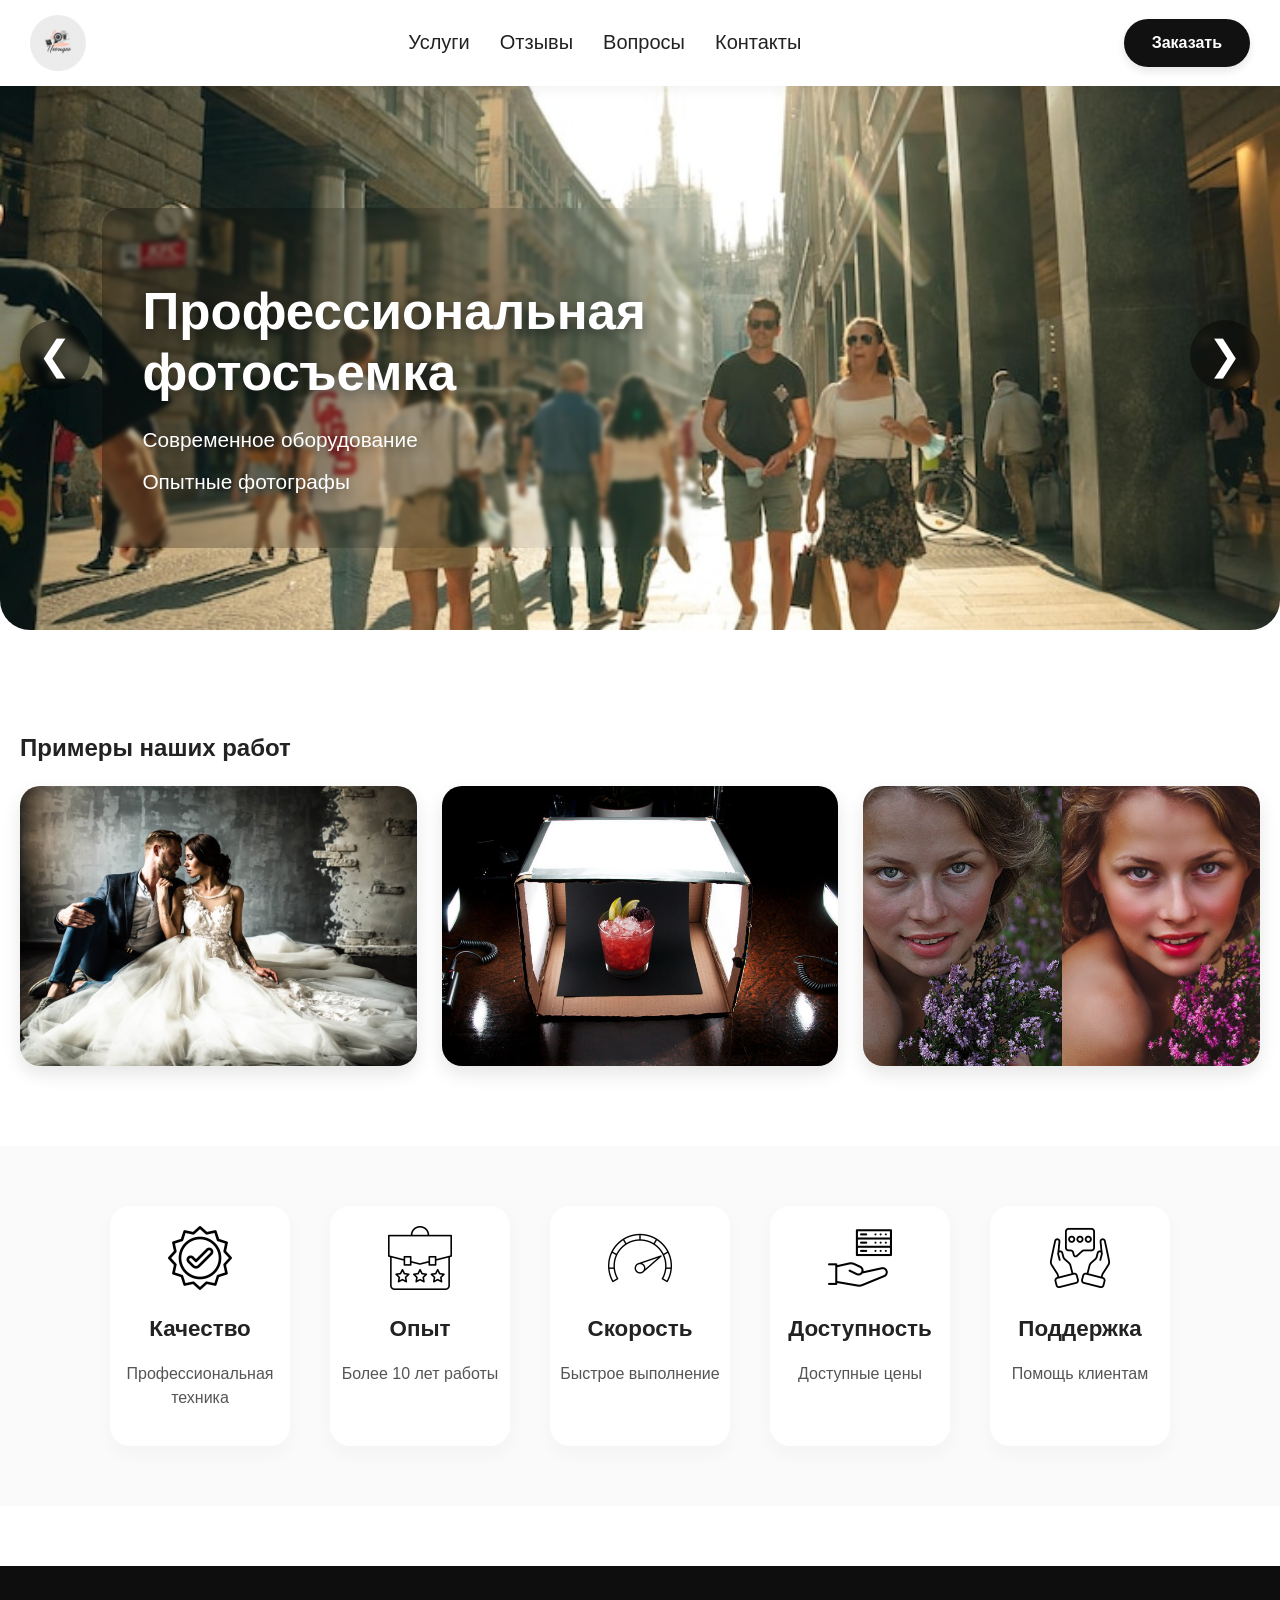
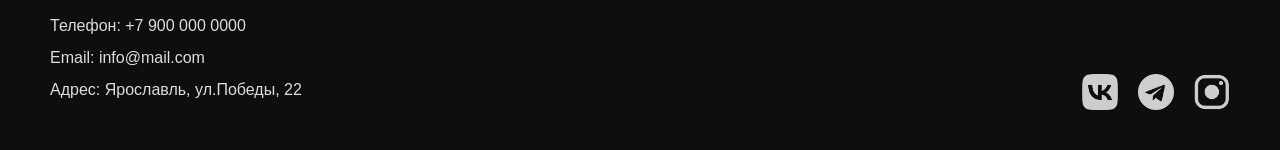
==== html/index.html @ 77307215 "My First Commit" ====
<!DOCTYPE html>
<html lang="ru">

<head>
    <meta charset="UTF-8">
    <meta name="viewport" content="width=device-width, initial-scale=1.0">
    <title>Фотостудия</title>

    <link rel="stylesheet" href="../style/style.css">
</head>

<body>

    <!-- ===== HEADER ===== -->
    <header class="header">

        <div class="logo">
            <a href="./index.html"><img src="../img/logo.png" width="64" height="64" alt="логотип"></a>
        </div>

        <nav class="nav" id="nav">
            <a href="./services.html">Услуги</a>
            <a href="./reviews.html">Отзывы</a>
            <a href="./questions.html">Вопросы</a>
            <a href="./contacts.html">Контакты</a>
        </nav>

        <a href="./order.php" class="order-btn">
            Заказать
        </a>

        <!-- бургер меню -->
        <div class="burger" id="burger">
            <span></span>
            <span></span>   
            <span></span>
        </div>

    </header>


    <!-- ===== HERO SLIDER ===== -->
    <section class="hero">

        <div class="slider">

            <div class="slide active">
                <img src="../img/slide1.jpg" alt="заставка">

                <div class="hero-content">
                    <h1>Профессиональная фотосъемка</h1>

                    <ul>
                        <li>Современное оборудование</li>
                        <li>Опытные фотографы</li>
                    </ul>
                </div>
            </div>

            <div class="slide">
                <img src="../img/slide2.png" alt="заставка">
                <div class="hero-content">
                    <h1>Профессиональная фотосъемка</h1>

                    <ul>
                        <li>Современное оборудование</li>
                        <li>Опытные фотографы</li>
                    </ul>
                </div>
            </div>

            <div class="slide">
                <img src="../img/slide3.jpg" alt="заставка">
                <div class="hero-content">
                    <h1>Профессиональная фотосъемка</h1>

                    <ul>
                        <li>Современное оборудование</li>
                        <li>Опытные фотографы</li>
                    </ul>
                </div>
            </div>

            <div class="slide">
                <img src="../img/slide4.jpg" alt="заставка">
                <div class="hero-content">
                    <h1>Профессиональная фотосъемка</h1>

                    <ul>
                        <li>Современное оборудование</li>
                        <li>Опытные фотографы</li>
                    </ul>
                </div>
            </div>

            <div class="slide">
                <img src="../img/slide5.png" alt="заставка">
                <div class="hero-content">
                    <h1>Профессиональная фотосъемка</h1>

                    <ul>
                        <li>Современное оборудование</li>
                        <li>Опытные фотографы</li>
                    </ul>
                </div>
            </div>

            <button class="prev">&#10094;</button>
            <button class="next">&#10095;</button>

        </div>

    </section>

    <!-- ===== примеры фото ===== -->

    <section class="examples" id="examples">

        <h2>Примеры наших работ</h2>

        <div class="gallery">

            <img src="../img/ex1.jpg" class="gallery-img" alt="пример работ">
            <img src="../img/ex2.jpg" class="gallery-img" alt="пример работ">
            <img src="../img/ex4.jpg" class="gallery-img" alt="пример работ">

        </div>

    </section>

    <!-- ===== ПРЕИМУЩЕСТВА ===== -->
    <section class="advantages">

        <div class="card">
            <img src="../img/quality.png" alt="преимущества">
            <h3>Качество</h3>
            <p>Профессиональная техника</p>
        </div>

        <div class="card">
            <img src="../img/expirience.png" alt="преимущества">
            <h3>Опыт</h3>
            <p>Более 10 лет работы</p>
        </div>

        <div class="card">
            <img src="../img/speed.png" alt="преимущества">
            <h3>Скорость</h3>
            <p>Быстрое выполнение</p>
        </div>

        <div class="card">
            <img src="../img/availability.png" alt="преимущества">
            <h3>Доступность</h3>
            <p>Доступные цены</p>
        </div>

        <div class="card">
            <img src="../img/support.png" alt="преимущества">
            <h3>Поддержка</h3>
            <p>Помощь клиентам</p>
        </div>

    </section>


    <!-- ===== FOOTER ===== -->
    <footer class="footer" id="contacts">

        <div>
            <p>Телефон: +7 900 000 0000</p>
            <p>Email: info@mail.com</p>
            <p>Адрес: Ярославль, ул.Победы, 22</p>
        </div>

        <div class="social">
            <a href="https://vk.com/"><img src="../img/vk.png" alt="вк" width="32" ></a>
            <a href="https://web.telegram.org/"><img src="../img/tg.png" alt="тг" width="32" ></a>
            <a href="https://www.instagram.com/"><img src="../img/inst.png" alt="инста" width="32" ></a>
        </div>

    </footer>

    <script src="../JS/script.js"></script>

</body>

</html>
---- style/style.css ----
/* ===== ОБЩИЕ СТИЛИ ===== */
html {
    scroll-behavior: smooth;
}

body {
    margin: 0;
    font-family: 'Segoe UI', Arial, sans-serif;
    padding-top: 80px; /* увеличен отступ под фиксированную шапку */
    line-height: 1.5;
    color: #222;
}

a {
    text-decoration: none;
    color: inherit;
}

* {
    box-sizing: border-box;
}

img {
    max-width: 100%;
    height: auto;
    display: block;
    object-fit: cover;
}

.container {
    width: 100%;
    max-width: 1200px;
    margin: 0 auto;
    padding: 0 20px;
}

/* ===== HEADER ===== */
.header {
    display: flex;
    align-items: center;
    justify-content: space-between;
    padding: 15px 30px;
    background: #ffffff;
    flex-wrap: wrap;
    position: fixed;
    top: 0;
    left: 0;
    width: 100%;
    z-index: 1000;
    box-shadow: 0 4px 12px rgba(0, 0, 0, 0.05);
}

.logo img {
    width: 56px;
    height: 56px;
    transition: transform 0.2s;
}

.logo img:hover {
    transform: scale(1.05);
}

.nav {
    display: flex;
    gap: 30px;
}

.nav a {
    font-size: 1.25rem;
    font-weight: 500;
    padding: 8px 0;
    border-bottom: 2px solid transparent;
    transition: border-color 0.2s, color 0.2s;
}

.nav a:hover {
    border-bottom-color: #333;
}

.nav a.active {
    color: #888;
    border-bottom-color: #888;
}

.order-btn {
    padding: 12px 28px;
    background: #111;
    color: white;
    border-radius: 40px;
    font-weight: 600;
    font-size: 1rem;
    transition: background 0.2s, transform 0.1s;
    border: none;
    cursor: pointer;
    box-shadow: 0 4px 8px rgba(0,0,0,0.1);
}

.order-btn:hover {
    background: #333;
    transform: translateY(-2px);
}

/* бургер */
.burger {
    display: none;
    flex-direction: column;
    cursor: pointer;
    padding: 10px;
}

.burger span {
    width: 28px;
    height: 3px;
    background: #111;
    margin: 4px 0;
    border-radius: 4px;
    transition: 0.3s;
}

/* ===== HERO SLIDER ===== */
.hero {
    position: relative;
    margin-bottom: 40px;
}

.slider {
    position: relative;
    overflow: hidden;
    border-radius: 0 0 30px 30px;
}

.slide {
    display: none;
    position: relative;
}

.slide.active {
    display: block;
}

.slide img {
    width: 100%;
    height: 550px;
    object-fit: cover;
}

.hero-content {
    position: absolute;
    bottom: 15%;
    left: 8%;
    color: white;
    max-width: 600px;
    text-shadow: 0 4px 12px rgba(0,0,0,0.4);
    background: linear-gradient(to right, rgba(0,0,0,0.3), transparent);
    padding: 30px 40px;
    border-radius: 20px;
    backdrop-filter: blur(2px);
}

.hero-content h1 {
    font-size: 3.2rem;
    margin-bottom: 20px;
    line-height: 1.2;
}

.hero-content ul {
    font-size: 1.3rem;
    list-style: none;
    padding-left: 0;
}

.hero-content li {
    margin-bottom: 10px;
    display: flex;
    align-items: center;
}



.prev, .next {
    position: absolute;
    top: 50%;
    transform: translateY(-50%);
    font-size: 2.5rem;
    background: rgba(0, 0, 0, 0.4);
    color: white;
    border: none;
    padding: 12px 18px;
    cursor: pointer;
    border-radius: 50%;
    backdrop-filter: blur(4px);
    transition: background 0.2s;
    z-index: 10;
}

.prev:hover, .next:hover {
    background: rgba(0, 0, 0, 0.7);
}

.prev {
    left: 20px;
}

.next {
    right: 20px;
}

/* ===== ПРЕИМУЩЕСТВА ===== */
.advantages {
    display: flex;
    justify-content: center;
    gap: 40px;
    padding: 60px 20px;
    flex-wrap: wrap;
    background: #fafafa;
    margin: 40px 0;
}

.card {
    width: 180px;
    text-align: center;
    padding: 20px 10px;
    background: white;
    border-radius: 20px;
    box-shadow: 0 8px 20px rgba(0,0,0,0.03);
    transition: transform 0.2s;
}

.card:hover {
    transform: translateY(-8px);
    box-shadow: 0 16px 30px rgba(0,0,0,0.08);
}

.card img {
    width: 64px;
    height: 64px;
    margin: 0 auto 20px;
}

.card h3 {
    margin-bottom: 10px;
    font-size: 1.4rem;
}

.card p {
    color: #555;
}

/* ===== ГАЛЕРЕЯ ===== */
.examples {
    padding: 40px 20px;
}

.gallery {
    display: grid;
    grid-template-columns: repeat(auto-fit, minmax(280px, 1fr));
    gap: 25px;
}

.gallery img {
    width: 100%;
    height: 280px;
    object-fit: cover;
    cursor: pointer;
    border-radius: 20px;
    transition: transform 0.3s, box-shadow 0.3s;
    box-shadow: 0 8px 18px rgba(0,0,0,0.1);
}

.gallery img:hover {
    transform: scale(1.02);
    box-shadow: 0 16px 30px rgba(0,0,0,0.15);
}

/* ===== LIGHTBOX ===== */
.lightbox {
    display: none;
    position: fixed;
    top: 0;
    left: 0;
    width: 100%;
    height: 100%;
    background: rgba(0, 0, 0, 0.95);
    justify-content: center;
    align-items: center;
    z-index: 2000;
    backdrop-filter: blur(8px);
}

.lightbox img {
    max-width: 85%;
    max-height: 85%;
    border-radius: 12px;
    box-shadow: 0 20px 40px rgba(0,0,0,0.5);
}

.close {
    position: absolute;
    top: 30px;
    right: 40px;
    font-size: 48px;
    color: white;
    cursor: pointer;
    opacity: 0.8;
    transition: opacity 0.2s;
}

.close:hover {
    opacity: 1;
}

.lb-prev, .lb-next {
    position: absolute;
    top: 50%;
    font-size: 48px;
    color: white;
    background: rgba(255,255,255,0.15);
    border: none;
    cursor: pointer;
    border-radius: 50%;
    width: 64px;
    height: 64px;
    display: flex;
    align-items: center;
    justify-content: center;
    backdrop-filter: blur(4px);
    transition: background 0.2s;
}

.lb-prev:hover, .lb-next:hover {
    background: rgba(255,255,255,0.3);
}

.lb-prev {
    left: 30px;
}

.lb-next {
    right: 30px;
}

/* ===== УСЛУГИ ===== */
.services-grid {
    display: grid;
    grid-template-columns: repeat(auto-fit, minmax(260px, 1fr));
    gap: 30px;
    padding: 20px 0;
}

.service-card {
    padding: 30px 20px;
    border: none;
    border-radius: 24px;
    text-align: center;
    background: white;
    box-shadow: 0 10px 25px rgba(0,0,0,0.05);
    transition: all 0.2s;
}

.service-card:hover {
    transform: translateY(-5px);
    box-shadow: 0 20px 35px rgba(0,0,0,0.1);
}

/* ===== ОТЗЫВЫ ===== */
.reviews-container {
    display: flex;
    gap: 30px;
    flex-wrap: wrap;
    justify-content: center;
}

.review {
    max-width: 320px;
    padding: 30px 25px;
    background: #fff;
    border-radius: 30px;
    box-shadow: 0 15px 30px rgba(0,0,0,0.05);
    border: 1px solid #eee;
}

/* ===== FAQ ===== */
.faq {
    max-width: 800px;
    margin: 0 auto;
}

.faq-item {
    margin-bottom: 16px;
    border: none;
    border-radius: 16px;
    overflow: hidden;
    box-shadow: 0 4px 10px rgba(0,0,0,0.03);
    background: white;
}

.faq-question {
    width: 100%;
    padding: 20px 25px;
    background: #f9f9f9;
    border: none;
    cursor: pointer;
    font-size: 1.2rem;
    font-weight: 500;
    text-align: left;
    transition: background 0.2s;
    display: flex;
    justify-content: space-between;
    align-items: center;
}

.faq-question:hover {
    background: #f0f0f0;
}

.faq-question::after {
    content: "▼";
    font-size: 0.9rem;
    color: #888;
    transition: transform 0.3s;
}

.faq-question.open::after {
    transform: rotate(180deg);
}

.faq-answer {
    max-height: 0;
    overflow: hidden; 
    transition: max-height 0.4s ease, padding 0.3s ease;
    padding: 0 25px;
    background: white;
    color: #444;
    line-height: 1.6;

}

.faq-answer.open {
    max-height: 500px;
    padding-top: 20px;
    padding-bottom: 25px;
    overflow: visible; 
}

/* ===== FOOTER ===== */
.footer {
    background: #0e0e0e;
    color: #ddd;
    padding: 40px 50px;
    display: flex;
    justify-content: space-between;
    align-items:end;
    flex-wrap: wrap;
    gap: 30px;
    margin-top: 60px;
}

.footer p {
    margin: 8px 0;
}

.social {
    display: flex;
    gap: 20px;
    align-items: center;
}

.social a {
    opacity: 0.8;
    transition: opacity 0.2s, transform 0.2s;
}

.social a:hover {
    opacity: 1;
    transform: scale(1.1);
}

.social img {
    width: 36px;
    height: 36px;
}

/* ===== АДАПТИВНОСТЬ ===== */

/* Планшеты (ширина ≤ 1024px) */
@media (max-width: 1024px) {
    .header {
        padding: 12px 20px;
    }
    
    .nav a {
        font-size: 1.1rem;
    }
    
    .hero-content h1 {
        font-size: 2.5rem;
    }
    
    .hero-content {
        bottom: 10%;
        left: 5%;
        padding: 20px 30px;
    }
    
    .slide img {
        height: 450px;
    }
    
    .advantages {
        gap: 20px;
    }
    
    .card {
        width: 160px;
    }

}

/* Мобильные устройства (ширина ≤ 768px) */
@media (max-width: 768px) {
    body {
        padding-top: 70px;
    }
    
    .header {
        padding: 10px 20px;
    }
    
    .logo img {
        width: 48px;
        height: 48px;
    }
    
    /* Бургер-меню */
    .nav {
        display: none;
        flex-direction: column;
        position: absolute;
        top: 70px;
        left: 0;
        width: 100%;
        background: white;
        padding: 20px 30px;
        gap: 20px;
        box-shadow: 0 10px 20px rgba(0,0,0,0.1);
        border-radius: 0 0 20px 20px;
    }
    
    .nav.active {
        display: flex;
    }
    
    .nav a {
        font-size: 1.3rem;
        padding: 12px 0;
        border-bottom: 1px solid #eee;
    }
    
    .burger {
        display: flex;
    }
    
    .order-btn {
        display: none; /* скрываем на мобильных, можно добавить в бургер при желании */
    }
    
    /* Hero */
    .slide img {
        height: 350px;
    }
    
    .hero-content {
        bottom: 5%;
        left: 5%;
        right: 5%;
        padding: 15px 20px;
        background: rgba(0,0,0,0.4);
        backdrop-filter: blur(4px);
    }
    
    .hero-content h1 {
        font-size: 1.8rem;
    }
    
    .hero-content ul {
        font-size: 1rem;
    }
    
    .prev, .next {
        font-size: 2rem;
        padding: 8px 14px;
    }
    
    /* Преимущества */
    .advantages {
        flex-direction: column;
        align-items: center;
        padding: 30px 10px;
    }
    
    .card {
        width: 90%;
        max-width: 300px;
    }
    
    /* Галерея */
    .gallery {
        grid-template-columns: 1fr;
        gap: 20px;
    }
    
    .gallery img {
        height: 250px;
    }
    
    /* Lightbox */
    .lb-prev, .lb-next {
        width: 48px;
        height: 48px;
        font-size: 36px;
    }
    
    .close {
        top: 20px;
        right: 25px;
        font-size: 40px;
    }
    
    /* FAQ */
    .faq-question {
        font-size: 1.1rem;
        padding: 16px 20px;
    }
    
    /* Footer */
    .footer {
        flex-direction: column;
        text-align: center;
        padding: 30px 20px;
    }
    
    .social {
        justify-content: center;
    }

    .prev, .next{
        visibility: hidden;
    }
}

/* Очень маленькие экраны (≤ 480px) */
@media (max-width: 480px) {
    .hero-content h1 {
        font-size: 1.5rem;
    }
    
    .hero-content ul {
        font-size: 0.9rem;
    }
    
    .slide img {
        height: 280px;
    }
    
    .prev, .next {
        font-size: 1.8rem;
        padding: 6px 12px;
    }
    
    .nav a {
        font-size: 1.2rem;
    }
    
    .card img {
        width: 56px;
        height: 56px;
    }
    
    .footer {
        font-size: 0.9rem;
    }
}
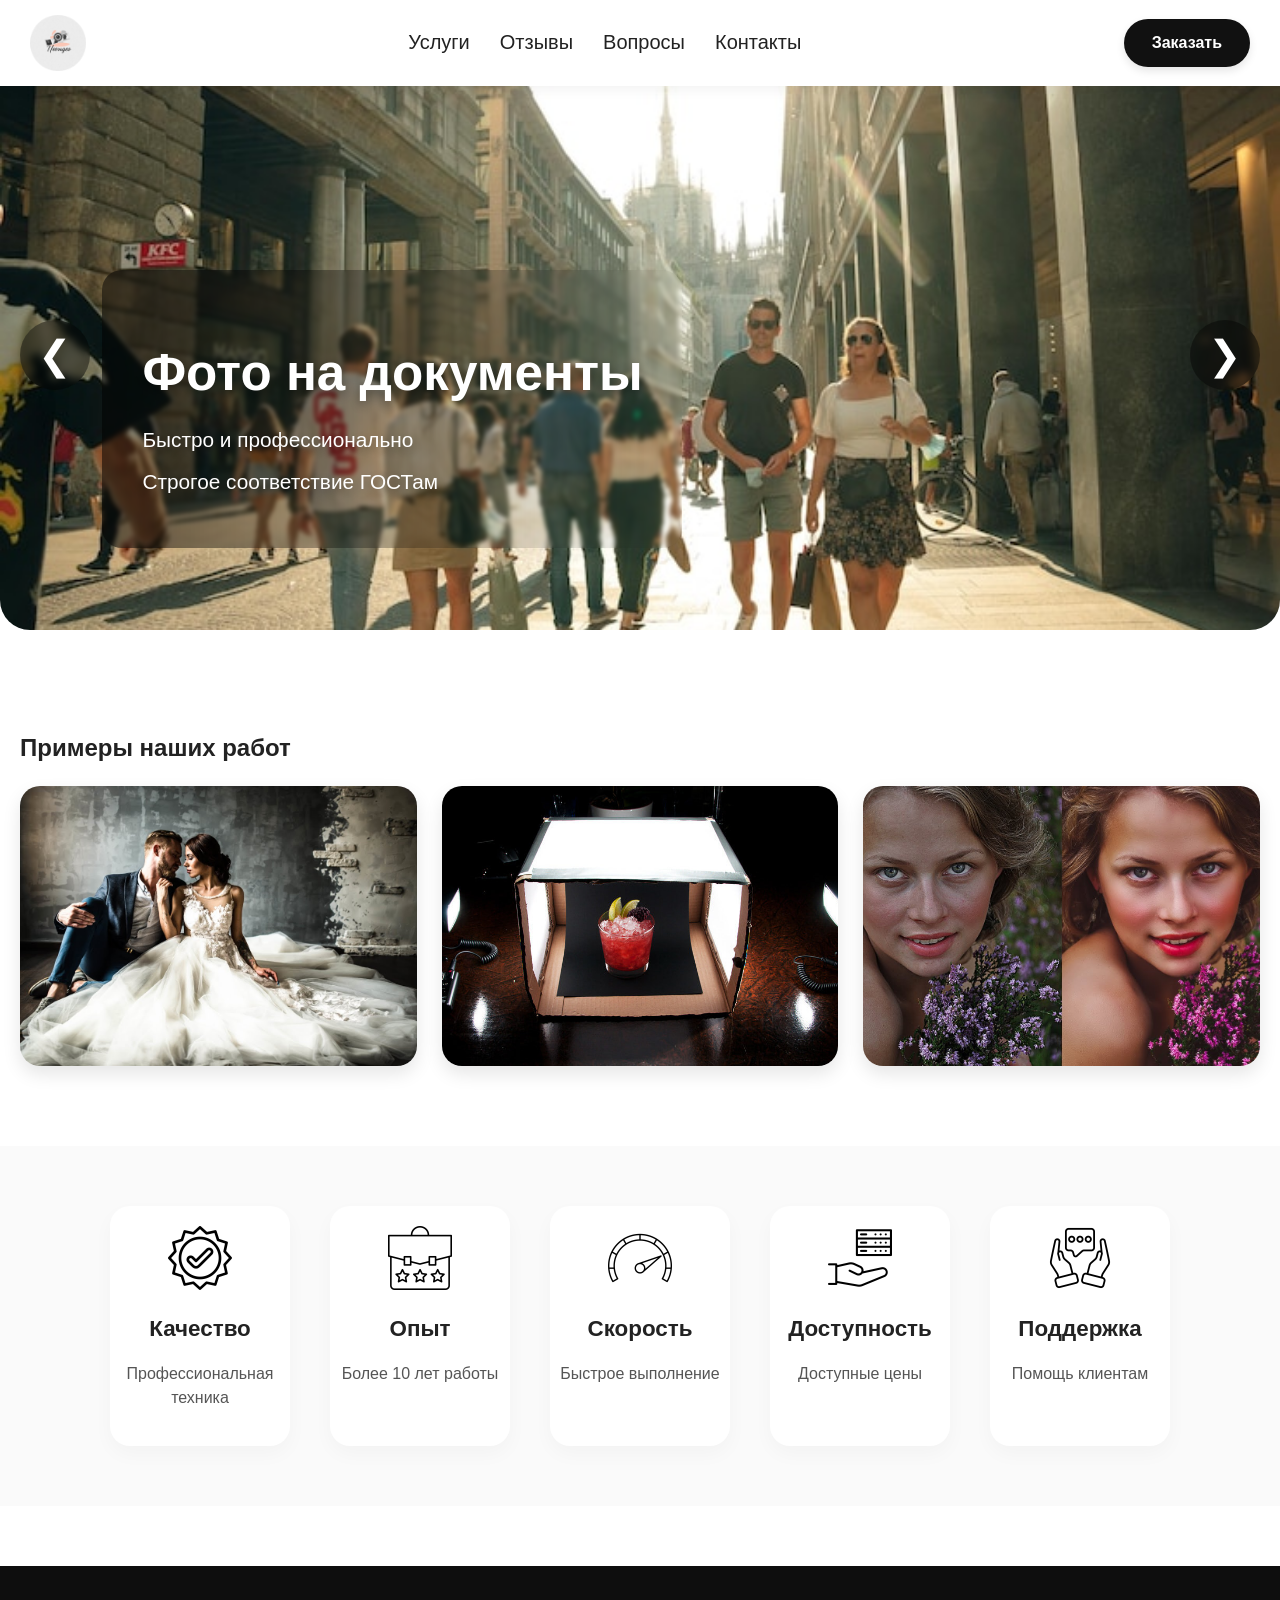
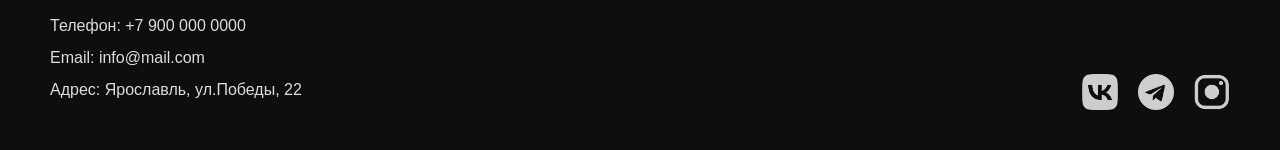
==== commit 94f33c74: "com" ====
--- a/html/index.html
+++ b/html/index.html
@@ -32,7 +32,7 @@
         <!-- бургер меню -->
         <div class="burger" id="burger">
             <span></span>
-            <span></span>   
+            <span></span>
             <span></span>
         </div>
 
@@ -41,66 +41,59 @@
 
     <!-- ===== HERO SLIDER ===== -->
     <section class="hero">
-
         <div class="slider">
 
             <div class="slide active">
-                <img src="../img/slide1.jpg" alt="заставка">
-
+                <img src="../img/slide1.jpg" alt="Студийная фотосессия">
                 <div class="hero-content">
-                    <h1>Профессиональная фотосъемка</h1>
-
+                    <h1>Фото на документы</h1>
                     <ul>
-                        <li>Современное оборудование</li>
-                        <li>Опытные фотографы</li>
+                        <li>Быстро и профессионально</li>
+                        <li>Строгое соответствие ГОСТам</li>
                     </ul>
                 </div>
             </div>
 
             <div class="slide">
-                <img src="../img/slide2.png" alt="заставка">
+                <img src="../img/slide2.png" alt="Свадебная съемка">
                 <div class="hero-content">
-                    <h1>Профессиональная фотосъемка</h1>
-
+                    <h1>Предметная съемка</h1>
                     <ul>
-                        <li>Современное оборудование</li>
-                        <li>Опытные фотографы</li>
+                        <li>Для маркетплейсов и каталогов</li>
+                        <li>Высокая детализация</li>
                     </ul>
                 </div>
             </div>
 
             <div class="slide">
-                <img src="../img/slide3.jpg" alt="заставка">
+                <img src="../img/slide3.jpg" alt="Love Story">
                 <div class="hero-content">
-                    <h1>Профессиональная фотосъемка</h1>
-
+                    <h1>Свадебная съемка</h1>
                     <ul>
-                        <li>Современное оборудование</li>
-                        <li>Опытные фотографы</li>
+                        <li>Эмоции вашего дня</li>
+                        <li>Романтичные и живые кадры</li>
                     </ul>
                 </div>
             </div>
 
             <div class="slide">
-                <img src="../img/slide4.jpg" alt="заставка">
+                <img src="../img/slide4.jpg" alt="Предметная съемка">
                 <div class="hero-content">
-                    <h1>Профессиональная фотосъемка</h1>
-
+                    <h1>Love Story</h1>
                     <ul>
-                        <li>Современное оборудование</li>
-                        <li>Опытные фотографы</li>
+                        <li>История любви в кадре</li>
+                        <li>Нежные и чувственные фото</li>
                     </ul>
                 </div>
             </div>
 
             <div class="slide">
-                <img src="../img/slide5.png" alt="заставка">
+                <img src="../img/slide5.png" alt="Фото на документы">
                 <div class="hero-content">
-                    <h1>Профессиональная фотосъемка</h1>
-
+                    <h1>Студийная фотосессия</h1>
                     <ul>
-                        <li>Современное оборудование</li>
-                        <li>Опытные фотографы</li>
+                        <li>Индивидуальный подход</li>
+                        <li>Стильные образы и свет</li>
                     </ul>
                 </div>
             </div>
@@ -109,7 +102,6 @@
             <button class="next">&#10095;</button>
 
         </div>
-
     </section>
 
     <!-- ===== примеры фото ===== -->
@@ -174,9 +166,9 @@
         </div>
 
         <div class="social">
-            <a href="https://vk.com/"><img src="../img/vk.png" alt="вк" width="32" ></a>
-            <a href="https://web.telegram.org/"><img src="../img/tg.png" alt="тг" width="32" ></a>
-            <a href="https://www.instagram.com/"><img src="../img/inst.png" alt="инста" width="32" ></a>
+            <a href="https://vk.com/"><img src="../img/vk.png" alt="вк" width="32"></a>
+            <a href="https://web.telegram.org/"><img src="../img/tg.png" alt="тг" width="32"></a>
+            <a href="https://www.instagram.com/"><img src="../img/inst.png" alt="инста" width="32"></a>
         </div>
 
     </footer>
--- a/style/style.css
+++ b/style/style.css
@@ -151,7 +151,7 @@
     color: white;
     max-width: 600px;
     text-shadow: 0 4px 12px rgba(0,0,0,0.4);
-    background: linear-gradient(to right, rgba(0,0,0,0.3), transparent);
+    background: linear-gradient(to right, rgba(0,0,0,0.5), transparent);
     padding: 30px 40px;
     border-radius: 20px;
     backdrop-filter: blur(2px);
